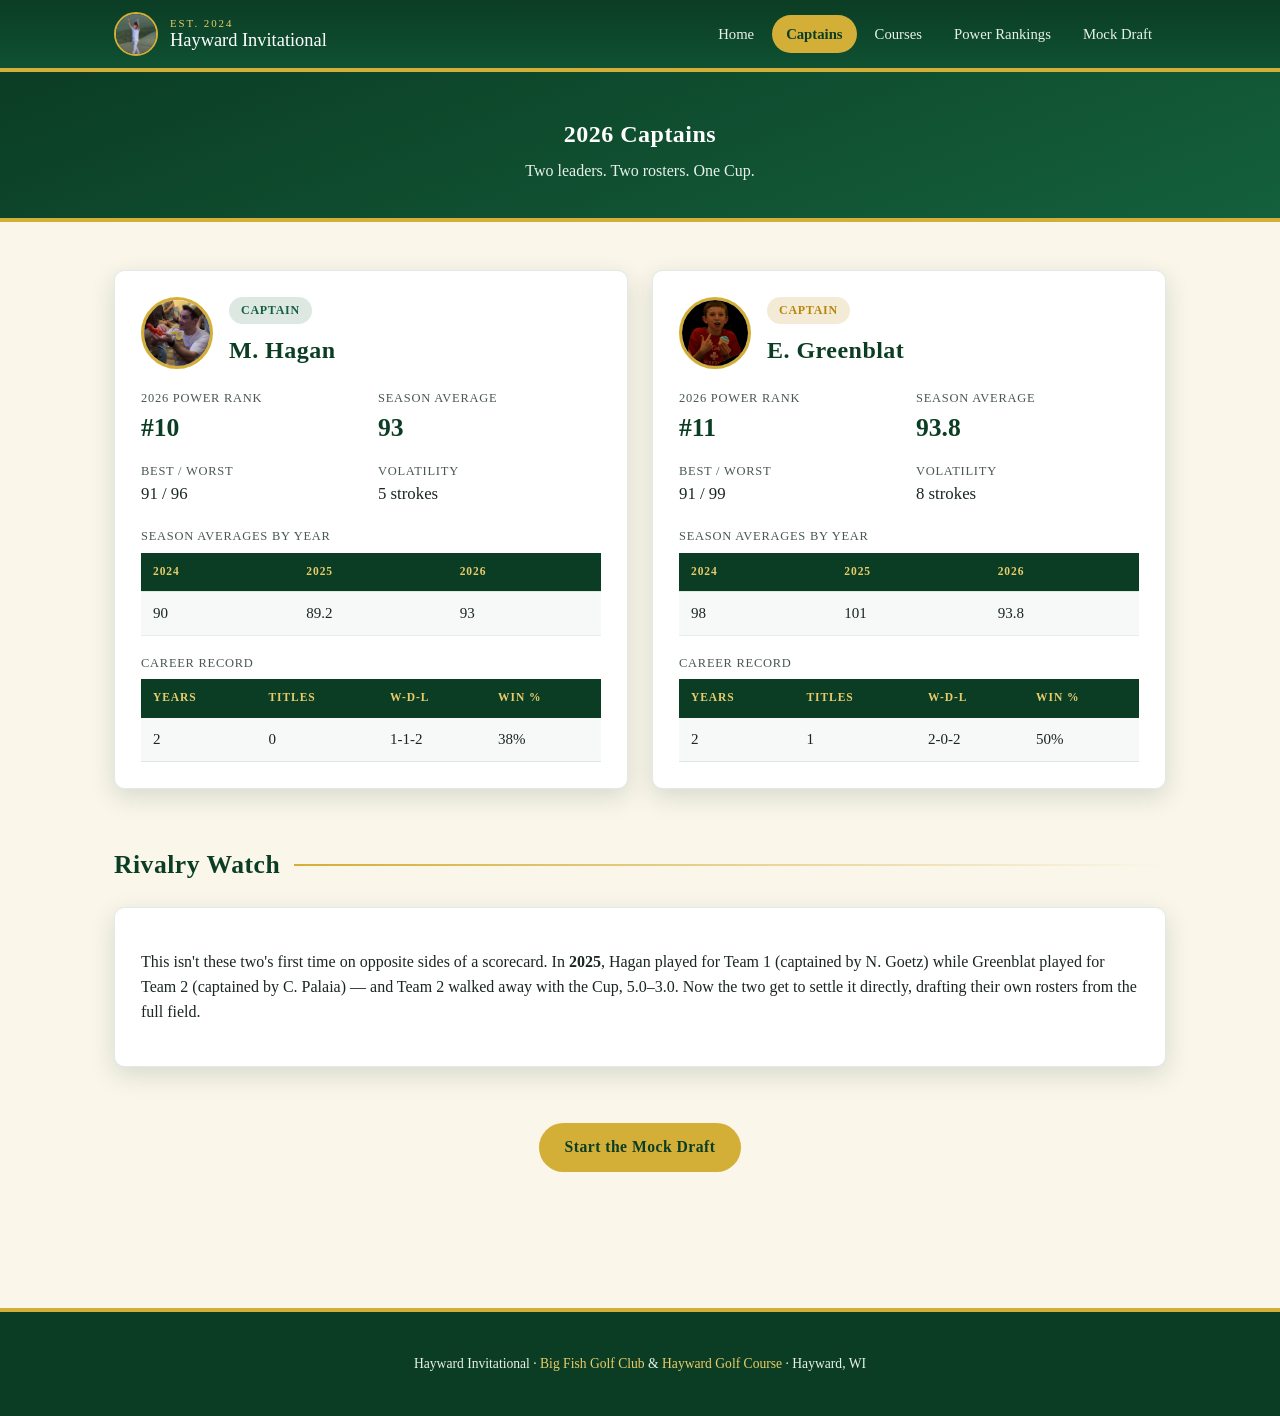
==== captains.html @ cd47e2ed "Initial commit: 3rd Annual Hayward Invitational site Static site with Home, Captains, Courses, Power" ====
<!DOCTYPE html>
<html lang="en">
<head>
<meta charset="UTF-8">
<meta name="viewport" content="width=device-width, initial-scale=1.0">
<title>Captains — Hayward Invitational</title>
<link rel="stylesheet" href="css/style.css">
</head>
<body>

<header class="site-header">
  <div class="container">
    <a class="brand" href="index.html">
      <img src="img/logo.jpg" alt="Hayward Invitational League Logo">
      <span class="brand-text">
        <span class="kicker">Est. 2024</span>
        <span class="title">Hayward Invitational</span>
      </span>
    </a>
    <nav class="main-nav">
      <a href="index.html">Home</a>
      <a href="captains.html" class="active">Captains</a>
      <a href="courses.html">Courses</a>
      <a href="rankings.html">Power Rankings</a>
      <a href="draft.html">Mock Draft</a>
    </nav>
  </div>
</header>

<section class="page-hero">
  <div class="container">
    <h1>2026 Captains</h1>
    <p>Two leaders. Two rosters. One Cup.</p>
  </div>
</section>

<main>
  <div class="container">

    <div class="section">
      <div class="grid-2" id="captain-cards">
        <!-- filled by JS -->
      </div>
    </div>

    <div class="section">
      <div class="section-title"><h2>Rivalry Watch</h2></div>
      <div class="card">
        <p>This isn't these two's first time on opposite sides of a scorecard. In <strong>2025</strong>, Hagan played for Team 1 (captained by N. Goetz) while Greenblat played for Team 2 (captained by C. Palaia) — and Team 2 walked away with the Cup, 5.0&ndash;3.0. Now the two get to settle it directly, drafting their own rosters from the full field.</p>
      </div>
    </div>

    <div class="section text-center">
      <a class="btn" href="draft.html">Start the Mock Draft</a>
    </div>

  </div>
</main>

<footer class="site-footer">
  <div class="container">
    <p>Hayward Invitational &middot; <span class="gold-text">Big Fish Golf Club</span> &amp; <span class="gold-text">Hayward Golf Course</span> &middot; Hayward, WI</p>
  </div>
</footer>

<script src="js/data.js"></script>
<script>
function findPlayer(name) {
  return HI_DATA.players2026.find(p => p.name === name);
}
function findLegacy(formalName) {
  return HI_DATA.legacyRecords.find(r => r.name === formalName);
}

function captainCard(captainKey, formalName, teamClass, teamLabel) {
  const c = HI_DATA.captains[captainKey];
  const p = findPlayer(c.name);
  const legacy = findLegacy(formalName);
  const trend = HI_DATA.historicalAvg[c.name] || {};

  return `
  <div class="card">
    <div style="display:flex; align-items:center; gap:16px;">
      ${c.logo ? `<img src="${c.logo}" alt="${c.full} team photo" style="width:72px; height:72px; border-radius:50%; object-fit:cover; object-position:center top; border:3px solid var(--gold); flex-shrink:0;">` : ""}
      <div>
        <div class="pill ${teamClass}">${teamLabel}</div>
        <h2 style="margin-top:8px; margin-bottom:0;">${c.full}</h2>
      </div>
    </div>

    <div class="grid-2" style="gap:14px; margin:20px 0;">
      <div>
        <div class="muted" style="font-size:0.78rem; text-transform:uppercase; letter-spacing:.06em;">2026 Power Rank</div>
        <div style="font-size:1.6rem; color:var(--masters-green-dark); font-weight:700;">#${p ? p.rank : "—"}</div>
      </div>
      <div>
        <div class="muted" style="font-size:0.78rem; text-transform:uppercase; letter-spacing:.06em;">Season Average</div>
        <div style="font-size:1.6rem; color:var(--masters-green-dark); font-weight:700;">${p && p.avgAll ? p.avgAll : "—"}</div>
      </div>
      <div>
        <div class="muted" style="font-size:0.78rem; text-transform:uppercase; letter-spacing:.06em;">Best / Worst</div>
        <div style="font-size:1.05rem;">${p ? p.low + " / " + p.high : "—"}</div>
      </div>
      <div>
        <div class="muted" style="font-size:0.78rem; text-transform:uppercase; letter-spacing:.06em;">Volatility</div>
        <div style="font-size:1.05rem;">${p && p.volatility != null ? p.volatility + " strokes" : "—"}</div>
      </div>
    </div>

    <div class="muted" style="font-size:0.78rem; text-transform:uppercase; letter-spacing:.06em; margin-bottom:6px;">Season averages by year</div>
    <table style="margin-bottom:18px;">
      <tr><th>2024</th><th>2025</th><th>2026</th></tr>
      <tr>
        <td>${trend.y2024 ?? "—"}</td>
        <td>${trend.y2025 ?? "—"}</td>
        <td>${trend.y2026 ?? "—"}</td>
      </tr>
    </table>

    ${legacy ? `
    <div class="muted" style="font-size:0.78rem; text-transform:uppercase; letter-spacing:.06em; margin-bottom:6px;">Career Record</div>
    <table>
      <tr><th>Years</th><th>Titles</th><th>W-D-L</th><th>Win %</th></tr>
      <tr>
        <td>${legacy.years}</td>
        <td>${legacy.championships}</td>
        <td>${legacy.wins}-${legacy.draws}-${legacy.losses}</td>
        <td>${legacy.winPct}</td>
      </tr>
    </table>` : ""}
  </div>`;
}

document.getElementById("captain-cards").innerHTML =
  captainCard("team1", "Hagan, M.", "team1", "Captain") +
  captainCard("team2", "Greenblat, E.", "team2", "Captain");
</script>

</body>
</html>
---- css/style.css ----
:root {
  --masters-green-dark: #0b3d24;
  --masters-green: #0f5132;
  --masters-green-mid: #14603c;
  --masters-green-light: #2f7d52;
  --fairway: #e9f2ea;
  --gold: #d4af37;
  --gold-light: #e9cc6a;
  --gold-dark: #a5842a;
  --cream: #faf6ea;
  --ink: #1a2620;
  --ink-soft: #48584f;
  --white: #ffffff;
  --team1: #14603c;
  --team2: #b8860b;
  --shadow: 0 8px 24px rgba(11, 61, 36, 0.15);
  --radius: 10px;
}

* { box-sizing: border-box; }

html { scroll-behavior: smooth; }

body {
  margin: 0;
  font-family: "Georgia", "Iowan Old Style", "Palatino Linotype", serif;
  background: var(--cream);
  color: var(--ink);
  line-height: 1.55;
}

h1, h2, h3, h4 {
  font-family: "Trajan Pro", "Copperplate", Georgia, serif;
  letter-spacing: 0.02em;
  color: var(--masters-green-dark);
  margin: 0 0 0.5em;
}

a { color: var(--masters-green); text-decoration: none; }
a:hover { color: var(--gold-dark); }

img { max-width: 100%; display: block; }

.container {
  max-width: 1100px;
  margin: 0 auto;
  padding: 0 24px;
}

/* ---------- Header / Nav ---------- */
.site-header {
  background: linear-gradient(180deg, var(--masters-green-dark), var(--masters-green));
  border-bottom: 4px solid var(--gold);
  position: sticky;
  top: 0;
  z-index: 50;
}

.site-header .container {
  display: flex;
  align-items: center;
  justify-content: space-between;
  padding-top: 12px;
  padding-bottom: 12px;
  flex-wrap: wrap;
  gap: 10px;
}

.brand {
  display: flex;
  align-items: center;
  gap: 12px;
  color: var(--cream);
}

.brand img {
  width: 44px;
  height: 44px;
  border-radius: 50%;
  object-fit: cover;
  border: 2px solid var(--gold);
}

.brand-text {
  display: flex;
  flex-direction: column;
  line-height: 1.15;
}

.brand-text .kicker {
  font-size: 0.68rem;
  text-transform: uppercase;
  letter-spacing: 0.18em;
  color: var(--gold-light);
}

.brand-text .title {
  font-family: "Trajan Pro", "Copperplate", Georgia, serif;
  font-size: 1.15rem;
  color: var(--white);
}

nav.main-nav {
  display: flex;
  gap: 4px;
  flex-wrap: wrap;
}

nav.main-nav a {
  color: var(--fairway);
  font-size: 0.92rem;
  padding: 8px 14px;
  border-radius: 999px;
  transition: background 0.15s, color 0.15s;
  white-space: nowrap;
}

nav.main-nav a:hover {
  background: rgba(212, 175, 55, 0.15);
  color: var(--gold-light);
}

nav.main-nav a.active {
  background: var(--gold);
  color: var(--masters-green-dark);
  font-weight: 700;
}

/* ---------- Hero ---------- */
.hero {
  position: relative;
  background: linear-gradient(160deg, var(--masters-green-dark) 0%, var(--masters-green) 55%, var(--masters-green-mid) 100%);
  color: var(--cream);
  overflow: hidden;
}

.hero::before {
  content: "";
  position: absolute;
  inset: 0;
  background-image:
    repeating-linear-gradient(115deg, rgba(255,255,255,0.035) 0px, rgba(255,255,255,0.035) 2px, transparent 2px, transparent 26px);
  pointer-events: none;
}

.hero .container {
  position: relative;
  padding-top: 56px;
  padding-bottom: 56px;
}

.hero-grid {
  display: grid;
  grid-template-columns: 1.15fr 0.85fr;
  gap: 44px;
  align-items: center;
}

.hero-poster {
  width: 100%;
  max-width: 380px;
  margin: 0 auto;
  display: block;
  border-radius: var(--radius);
  border: 4px solid var(--gold);
  box-shadow: var(--shadow);
}

@media (max-width: 800px) {
  .hero-grid { grid-template-columns: 1fr; gap: 30px; }
  .hero-grid .hero-poster { order: -1; max-width: 280px; }
}

.hero-logo {
  width: 96px;
  height: 96px;
  border-radius: 50%;
  object-fit: cover;
  border: 4px solid var(--gold);
  box-shadow: var(--shadow);
  margin-bottom: 20px;
}

.hero-eyebrow {
  text-transform: uppercase;
  letter-spacing: 0.3em;
  font-size: 0.78rem;
  color: var(--gold-light);
  margin-bottom: 10px;
}

.hero h1 {
  color: var(--white);
  font-size: clamp(2rem, 5vw, 3rem);
  margin-bottom: 12px;
}

.hero p.sub {
  max-width: 560px;
  color: var(--fairway);
  font-size: 1.1rem;
}

@media (max-width: 800px) {
  .hero-eyebrow, .hero h1, .hero p.sub, .hero-logo { text-align: center; margin-left: auto; margin-right: auto; }
  .hero p.sub { text-align: center; }
  .hero-meta { justify-content: center; }
}

.hero-meta {
  display: flex;
  justify-content: flex-start;
  gap: 28px;
  flex-wrap: wrap;
  margin-top: 30px;
}

.hero-meta div {
  text-align: center;
}

.hero-meta .num {
  font-family: "Trajan Pro", "Copperplate", Georgia, serif;
  color: var(--gold);
  font-size: 1.3rem;
}

.hero-meta .lbl {
  text-transform: uppercase;
  letter-spacing: 0.12em;
  font-size: 0.68rem;
  color: var(--fairway);
  opacity: 0.85;
}

/* ---------- Page header (non-home) ---------- */
.page-hero {
  background: linear-gradient(160deg, var(--masters-green-dark), var(--masters-green-mid));
  color: var(--white);
  padding: 44px 0 34px;
  border-bottom: 4px solid var(--gold);
}

.page-hero .container { text-align: center; }

.page-hero h1 { color: var(--white); margin-bottom: 6px; }
.page-hero p { color: var(--fairway); margin: 0; }

/* ---------- Sections ---------- */
main { padding: 48px 0 80px; }

.section { margin-bottom: 56px; }

.section-title {
  display: flex;
  align-items: center;
  gap: 14px;
  margin-bottom: 22px;
}

.section-title h2 { margin: 0; font-size: 1.6rem; }

.section-title::after {
  content: "";
  flex: 1;
  height: 2px;
  background: linear-gradient(90deg, var(--gold), transparent);
}

.freshness-badge {
  display: inline-flex;
  align-items: center;
  gap: 6px;
  padding: 5px 12px;
  border-radius: 999px;
  font-size: 0.75rem;
  font-weight: 700;
  background: rgba(15, 81, 50, 0.08);
  color: var(--masters-green-dark);
  white-space: nowrap;
}
.freshness-badge .dot {
  width: 7px;
  height: 7px;
  border-radius: 50%;
  background: currentColor;
  flex-shrink: 0;
}
.freshness-badge.fresh {
  background: rgba(212, 175, 55, 0.22);
  color: var(--gold-dark);
}

.card {
  background: var(--white);
  border: 1px solid rgba(15, 81, 50, 0.12);
  border-radius: var(--radius);
  box-shadow: var(--shadow);
  padding: 26px;
}

.grid-2 { display: grid; grid-template-columns: 1fr 1fr; gap: 24px; }
.grid-3 { display: grid; grid-template-columns: repeat(3, 1fr); gap: 20px; }

@media (max-width: 760px) {
  .grid-2, .grid-3 { grid-template-columns: 1fr; }
}

/* ---------- Buttons ---------- */
.btn {
  display: inline-block;
  padding: 12px 26px;
  border-radius: 999px;
  background: var(--gold);
  color: var(--masters-green-dark);
  font-weight: 700;
  letter-spacing: 0.03em;
  border: none;
  cursor: pointer;
  font-family: inherit;
  font-size: 0.98rem;
  transition: transform 0.12s, box-shadow 0.12s;
}
.btn:hover { transform: translateY(-1px); box-shadow: 0 6px 16px rgba(212,175,55,0.35); color: var(--masters-green-dark); }
.btn:disabled { opacity: 0.45; cursor: not-allowed; transform: none; box-shadow: none; }

.btn-outline {
  background: transparent;
  border: 2px solid var(--gold);
  color: var(--cream);
}
.btn-outline:hover { background: rgba(212,175,55,0.12); color: var(--gold-light); }

.btn-secondary {
  background: var(--masters-green);
  color: var(--white);
}
.btn-secondary:hover { color: var(--gold-light); }

/* ---------- Tables ---------- */
table { width: 100%; border-collapse: collapse; font-size: 0.94rem; }

th, td {
  padding: 10px 12px;
  text-align: left;
  border-bottom: 1px solid rgba(15,81,50,0.1);
}

th {
  background: var(--masters-green-dark);
  color: var(--gold-light);
  text-transform: uppercase;
  font-size: 0.72rem;
  letter-spacing: 0.08em;
  font-weight: 600;
}

tbody tr:nth-child(even) { background: rgba(15, 81, 50, 0.035); }
tbody tr:hover { background: rgba(212, 175, 55, 0.09); }

.table-wrap {
  overflow-x: auto;
  border-radius: var(--radius);
  box-shadow: var(--shadow);
  border: 1px solid rgba(15,81,50,0.12);
}
.table-wrap table { min-width: 560px; }

td.num, th.num { text-align: right; font-variant-numeric: tabular-nums; }

.rank-badge {
  display: inline-flex;
  align-items: center;
  justify-content: center;
  width: 26px;
  height: 26px;
  border-radius: 50%;
  background: var(--masters-green);
  color: var(--gold-light);
  font-weight: 700;
  font-size: 0.8rem;
}
.rank-badge.gold { background: var(--gold); color: var(--masters-green-dark); }

/* ---------- Footer ---------- */
footer.site-footer {
  background: var(--masters-green-dark);
  color: var(--fairway);
  padding: 28px 0;
  text-align: center;
  font-size: 0.85rem;
  border-top: 4px solid var(--gold);
}
footer.site-footer .gold-text { color: var(--gold-light); }

/* ---------- Course visuals ---------- */
.map-frame {
  position: relative;
  width: 100%;
  padding-top: 66%;
  border-radius: var(--radius);
  overflow: hidden;
  box-shadow: var(--shadow);
  border: 1px solid rgba(15,81,50,0.12);
}
.map-frame iframe, .map-frame img {
  position: absolute;
  inset: 0;
  width: 100%;
  height: 100%;
  object-fit: cover;
  border: 0;
}
.map-frame.map-image { padding-top: 0; position: static; }
.map-frame.map-image img { position: static; height: auto; width: 100%; object-fit: contain; }

.course-gallery {
  display: grid;
  grid-template-columns: repeat(2, 1fr);
  gap: 16px;
}
.course-gallery figure {
  margin: 0;
  border-radius: var(--radius);
  overflow: hidden;
  box-shadow: var(--shadow);
  border: 1px solid rgba(15,81,50,0.12);
}
.course-gallery img {
  width: 100%;
  height: 220px;
  object-fit: cover;
  display: block;
  transition: transform 0.3s;
}
.course-gallery figure:hover img { transform: scale(1.04); }
.course-gallery figcaption {
  padding: 8px 12px;
  font-size: 0.78rem;
  color: var(--ink-soft);
  background: var(--white);
}
@media (max-width: 700px) {
  .course-gallery { grid-template-columns: 1fr; }
}

/* ---------- Rules list ---------- */
.rules-list { padding-left: 20px; }
.rules-list li { margin-bottom: 10px; }

/* ---------- Utility ---------- */
.text-center { text-align: center; }
.muted { color: var(--ink-soft); }
.pill {
  display: inline-block;
  padding: 4px 12px;
  border-radius: 999px;
  font-size: 0.75rem;
  text-transform: uppercase;
  letter-spacing: 0.06em;
  font-weight: 700;
}
.pill.team1 { background: rgba(20, 96, 60, 0.14); color: var(--team1); }
.pill.team2 { background: rgba(184, 134, 11, 0.16); color: var(--team2); }
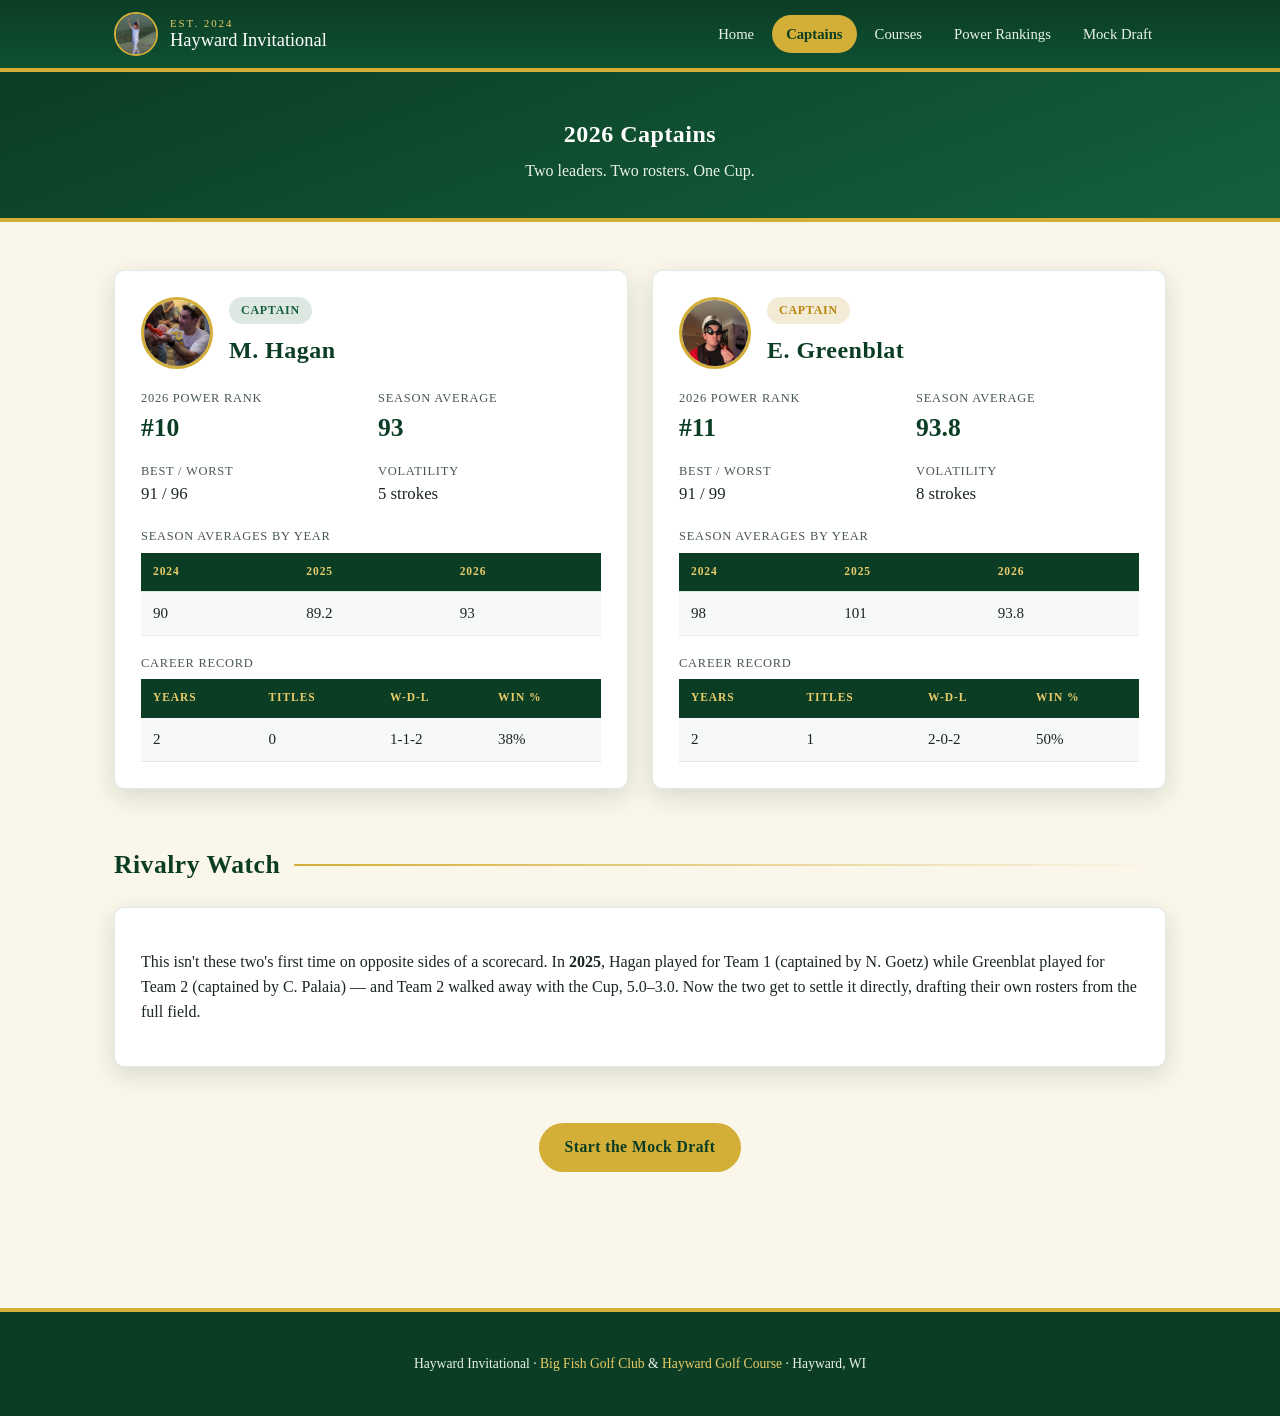
==== commit 1336f373: "Standardize player names; add Vibes/Recent Change columns; fix mobile tables - Rename every player s" ====
--- a/captains.html
+++ b/captains.html
@@ -72,19 +72,19 @@
   return HI_DATA.legacyRecords.find(r => r.name === formalName);
 }
 
-function captainCard(captainKey, formalName, teamClass, teamLabel) {
+function captainCard(captainKey, teamClass, teamLabel) {
   const c = HI_DATA.captains[captainKey];
   const p = findPlayer(c.name);
-  const legacy = findLegacy(formalName);
+  const legacy = findLegacy(c.name);
   const trend = HI_DATA.historicalAvg[c.name] || {};
 
   return `
   <div class="card">
     <div style="display:flex; align-items:center; gap:16px;">
-      ${c.logo ? `<img src="${c.logo}" alt="${c.full} team photo" style="width:72px; height:72px; border-radius:50%; object-fit:cover; object-position:center top; border:3px solid var(--gold); flex-shrink:0;">` : ""}
+      ${c.logo ? `<img src="${c.logo}" alt="${c.name} team photo" style="width:72px; height:72px; border-radius:50%; object-fit:cover; object-position:center top; border:3px solid var(--gold); flex-shrink:0;">` : ""}
       <div>
         <div class="pill ${teamClass}">${teamLabel}</div>
-        <h2 style="margin-top:8px; margin-bottom:0;">${c.full}</h2>
+        <h2 style="margin-top:8px; margin-bottom:0;">${c.name}</h2>
       </div>
     </div>
 
@@ -132,8 +132,8 @@
 }
 
 document.getElementById("captain-cards").innerHTML =
-  captainCard("team1", "Hagan, M.", "team1", "Captain") +
-  captainCard("team2", "Greenblat, E.", "team2", "Captain");
+  captainCard("team1", "team1", "Captain") +
+  captainCard("team2", "team2", "Captain");
 </script>
 
 </body>
--- a/css/style.css
+++ b/css/style.css
@@ -368,6 +368,60 @@
 
 td.num, th.num { text-align: right; font-variant-numeric: tabular-nums; }
 
+/* Pin the first column (usually "Player"/"Hole") while the rest of a wide
+   table scrolls horizontally on mobile, so you never lose track of which
+   row you're looking at. */
+.table-wrap table th:first-child,
+.table-wrap table td:first-child {
+  position: sticky;
+  left: 0;
+  z-index: 2;
+  box-shadow: 2px 0 5px rgba(0,0,0,0.09);
+}
+.table-wrap table th:first-child { background: var(--masters-green-dark); z-index: 3; }
+.table-wrap table td:first-child { background: #fbf8ee; }
+.table-wrap table tbody tr:nth-child(even) td:first-child { background: #f2f0e1; }
+.table-wrap table tbody tr:hover td:first-child { background: #f6ecc9; }
+
+/* The rankings table leads with a narrow Rank column, so the Player name
+   (2nd column) also needs to stay pinned — otherwise scrolling right hides
+   the one thing you're trying to track. */
+#rankings-table th:first-child,
+#rankings-table td:first-child { width: 56px; }
+#rankings-table th:nth-child(2),
+#rankings-table td:nth-child(2) {
+  position: sticky;
+  left: 56px;
+  z-index: 2;
+  box-shadow: 2px 0 5px rgba(0,0,0,0.09);
+}
+#rankings-table th:nth-child(2) { background: var(--masters-green-dark); z-index: 3; }
+#rankings-table td:nth-child(2) { background: #fbf8ee; }
+#rankings-table tbody tr:nth-child(even) td:nth-child(2) { background: #f2f0e1; }
+#rankings-table tbody tr:hover td:nth-child(2) { background: #f6ecc9; }
+
+/* ---------- Sortable table headers ---------- */
+th.sortable { cursor: pointer; user-select: none; white-space: nowrap; }
+th.sortable:hover { color: var(--white); }
+th.sortable .sort-arrow { display: inline-block; width: 0.9em; opacity: 0.5; }
+th.sortable.sorted .sort-arrow { opacity: 1; color: var(--gold); }
+
+/* ---------- Vibes / Recent Change indicators ---------- */
+.vibes-star { color: var(--gold-dark); margin-left: 3px; }
+.change-indicator { font-weight: 700; font-variant-numeric: tabular-nums; }
+.change-indicator.up { color: var(--masters-green); }
+.change-indicator.down { color: var(--gold-dark); }
+.pill-change.new {
+  display: inline-block;
+  padding: 2px 9px;
+  border-radius: 999px;
+  font-size: 0.72rem;
+  font-weight: 700;
+  text-transform: uppercase;
+  background: rgba(15,81,50,0.12);
+  color: var(--masters-green-dark);
+}
+
 .rank-badge {
   display: inline-flex;
   align-items: center;
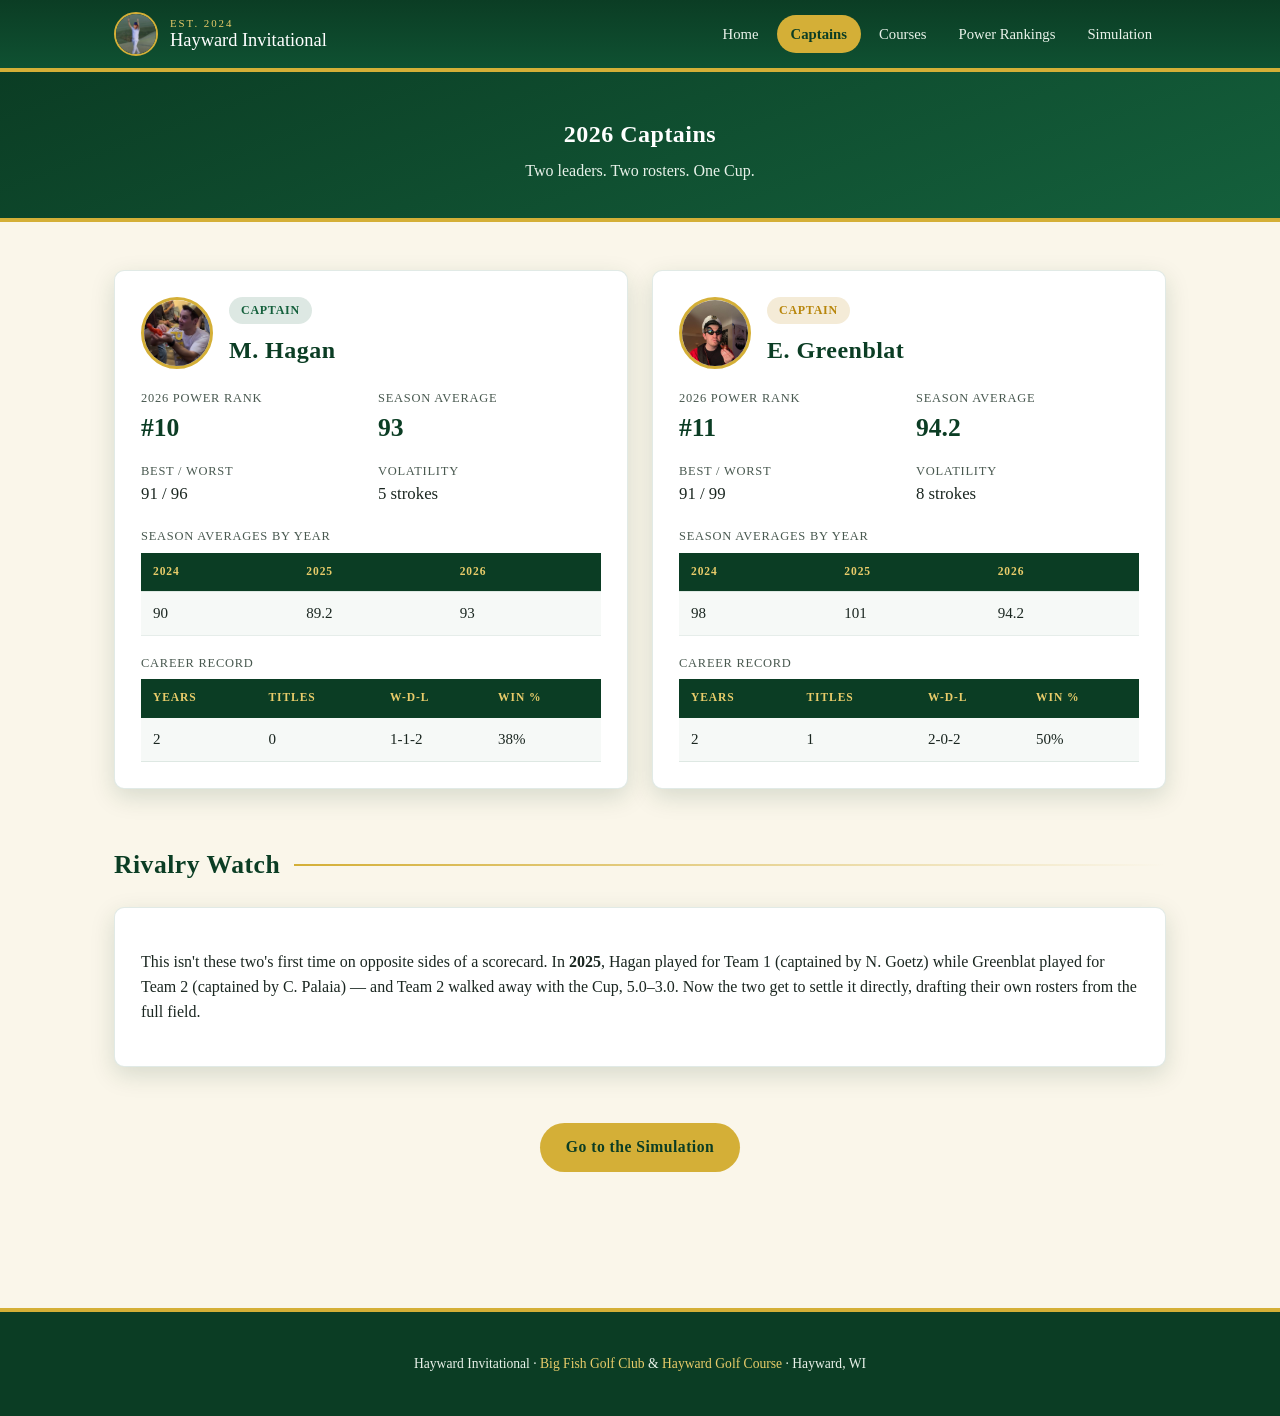
==== commit b9e4f35d: "Finalize 2026 rosters/scores, rename to Simulation, swap day/course order, fix mobile pairing layout" ====
--- a/captains.html
+++ b/captains.html
@@ -22,7 +22,7 @@
       <a href="captains.html" class="active">Captains</a>
       <a href="courses.html">Courses</a>
       <a href="rankings.html">Power Rankings</a>
-      <a href="draft.html">Mock Draft</a>
+      <a href="draft.html">Simulation</a>
     </nav>
   </div>
 </header>
@@ -51,7 +51,7 @@
     </div>
 
     <div class="section text-center">
-      <a class="btn" href="draft.html">Start the Mock Draft</a>
+      <a class="btn" href="draft.html">Go to the Simulation</a>
     </div>
 
   </div>
--- a/css/style.css
+++ b/css/style.css
@@ -13,6 +13,7 @@
   --white: #ffffff;
   --team1: #14603c;
   --team2: #b8860b;
+  --wildcard: #2a6f8e;
   --shadow: 0 8px 24px rgba(11, 61, 36, 0.15);
   --radius: 10px;
 }
@@ -265,30 +266,6 @@
   flex: 1;
   height: 2px;
   background: linear-gradient(90deg, var(--gold), transparent);
-}
-
-.freshness-badge {
-  display: inline-flex;
-  align-items: center;
-  gap: 6px;
-  padding: 5px 12px;
-  border-radius: 999px;
-  font-size: 0.75rem;
-  font-weight: 700;
-  background: rgba(15, 81, 50, 0.08);
-  color: var(--masters-green-dark);
-  white-space: nowrap;
-}
-.freshness-badge .dot {
-  width: 7px;
-  height: 7px;
-  border-radius: 50%;
-  background: currentColor;
-  flex-shrink: 0;
-}
-.freshness-badge.fresh {
-  background: rgba(212, 175, 55, 0.22);
-  color: var(--gold-dark);
 }
 
 .card {
@@ -383,22 +360,26 @@
 .table-wrap table tbody tr:nth-child(even) td:first-child { background: #f2f0e1; }
 .table-wrap table tbody tr:hover td:first-child { background: #f6ecc9; }
 
-/* The rankings table leads with a narrow Rank column, so the Player name
-   (2nd column) also needs to stay pinned — otherwise scrolling right hides
-   the one thing you're trying to track. */
+/* The rankings table's first column (Rank) is just a small badge, so give
+   it a narrow fixed width instead of the generic pin eating extra space —
+   on a ~375px phone, only pinning one narrow column leaves the rest of the
+   row (Recent Change, Player, and all the stat columns) enough room to
+   actually be readable while scrolling. */
 #rankings-table th:first-child,
-#rankings-table td:first-child { width: 56px; }
-#rankings-table th:nth-child(2),
-#rankings-table td:nth-child(2) {
-  position: sticky;
-  left: 56px;
-  z-index: 2;
-  box-shadow: 2px 0 5px rgba(0,0,0,0.09);
-}
-#rankings-table th:nth-child(2) { background: var(--masters-green-dark); z-index: 3; }
-#rankings-table td:nth-child(2) { background: #fbf8ee; }
-#rankings-table tbody tr:nth-child(even) td:nth-child(2) { background: #f2f0e1; }
-#rankings-table tbody tr:hover td:nth-child(2) { background: #f6ecc9; }
+#rankings-table td:first-child { width: 44px; }
+
+/* Smaller, tighter table text on phones so more columns are visible in one
+   screenful without scrolling — a wide table you have to scroll one column
+   at a time to read is hard to absorb at a glance. */
+@media (max-width: 600px) {
+  .table-wrap table { font-size: 0.76rem; min-width: 0; }
+  .table-wrap th, .table-wrap td { padding: 6px 7px; }
+  .table-wrap th { font-size: 0.6rem; letter-spacing: 0.03em; }
+  .rank-badge { width: 20px; height: 20px; font-size: 0.68rem; }
+  #rankings-table th:first-child,
+  #rankings-table td:first-child { width: 32px; }
+  .vibes-star, .pill-change.new { font-size: 0.62rem; }
+}
 
 /* ---------- Sortable table headers ---------- */
 th.sortable { cursor: pointer; user-select: none; white-space: nowrap; }
@@ -408,9 +389,33 @@
 
 /* ---------- Vibes / Recent Change indicators ---------- */
 .vibes-star { color: var(--gold-dark); margin-left: 3px; }
-.change-indicator { font-weight: 700; font-variant-numeric: tabular-nums; }
+.change-indicator {
+  display: inline-flex;
+  align-items: center;
+  gap: 3px;
+  white-space: nowrap;
+  font-weight: 700;
+  font-variant-numeric: tabular-nums;
+}
 .change-indicator.up { color: var(--masters-green); }
-.change-indicator.down { color: var(--gold-dark); }
+.change-indicator.down { color: #b3261e; }
+
+/* ---------- Collapsible table columns ---------- */
+.col-toggle-btn {
+  display: inline-block;
+  margin: 6px 0 10px;
+  padding: 6px 14px;
+  border: 1px solid var(--masters-green);
+  border-radius: 999px;
+  background: transparent;
+  color: var(--masters-green-dark);
+  font-size: 0.82rem;
+  font-weight: 600;
+  cursor: pointer;
+}
+.col-toggle-btn:hover { background: rgba(15,81,50,0.08); }
+table .col-extra { display: none; }
+table.expanded .col-extra { display: table-cell; }
 .pill-change.new {
   display: inline-block;
   padding: 2px 9px;
@@ -434,7 +439,11 @@
   font-weight: 700;
   font-size: 0.8rem;
 }
-.rank-badge.gold { background: var(--gold); color: var(--masters-green-dark); }
+/* Rank tiers: 1-8 top players, 9-12 wildcards, 13-20 bottom players */
+.rank-badge.tier-top { background: var(--gold); color: var(--masters-green-dark); }
+.rank-badge.tier-wild { background: var(--wildcard); color: var(--white); }
+.rank-badge.tier-bottom { background: var(--masters-green); color: var(--gold-light); }
+.rank-badge.unranked { background: transparent; color: var(--ink-soft); border: 1px dashed var(--ink-soft); }
 
 /* ---------- Footer ---------- */
 footer.site-footer {
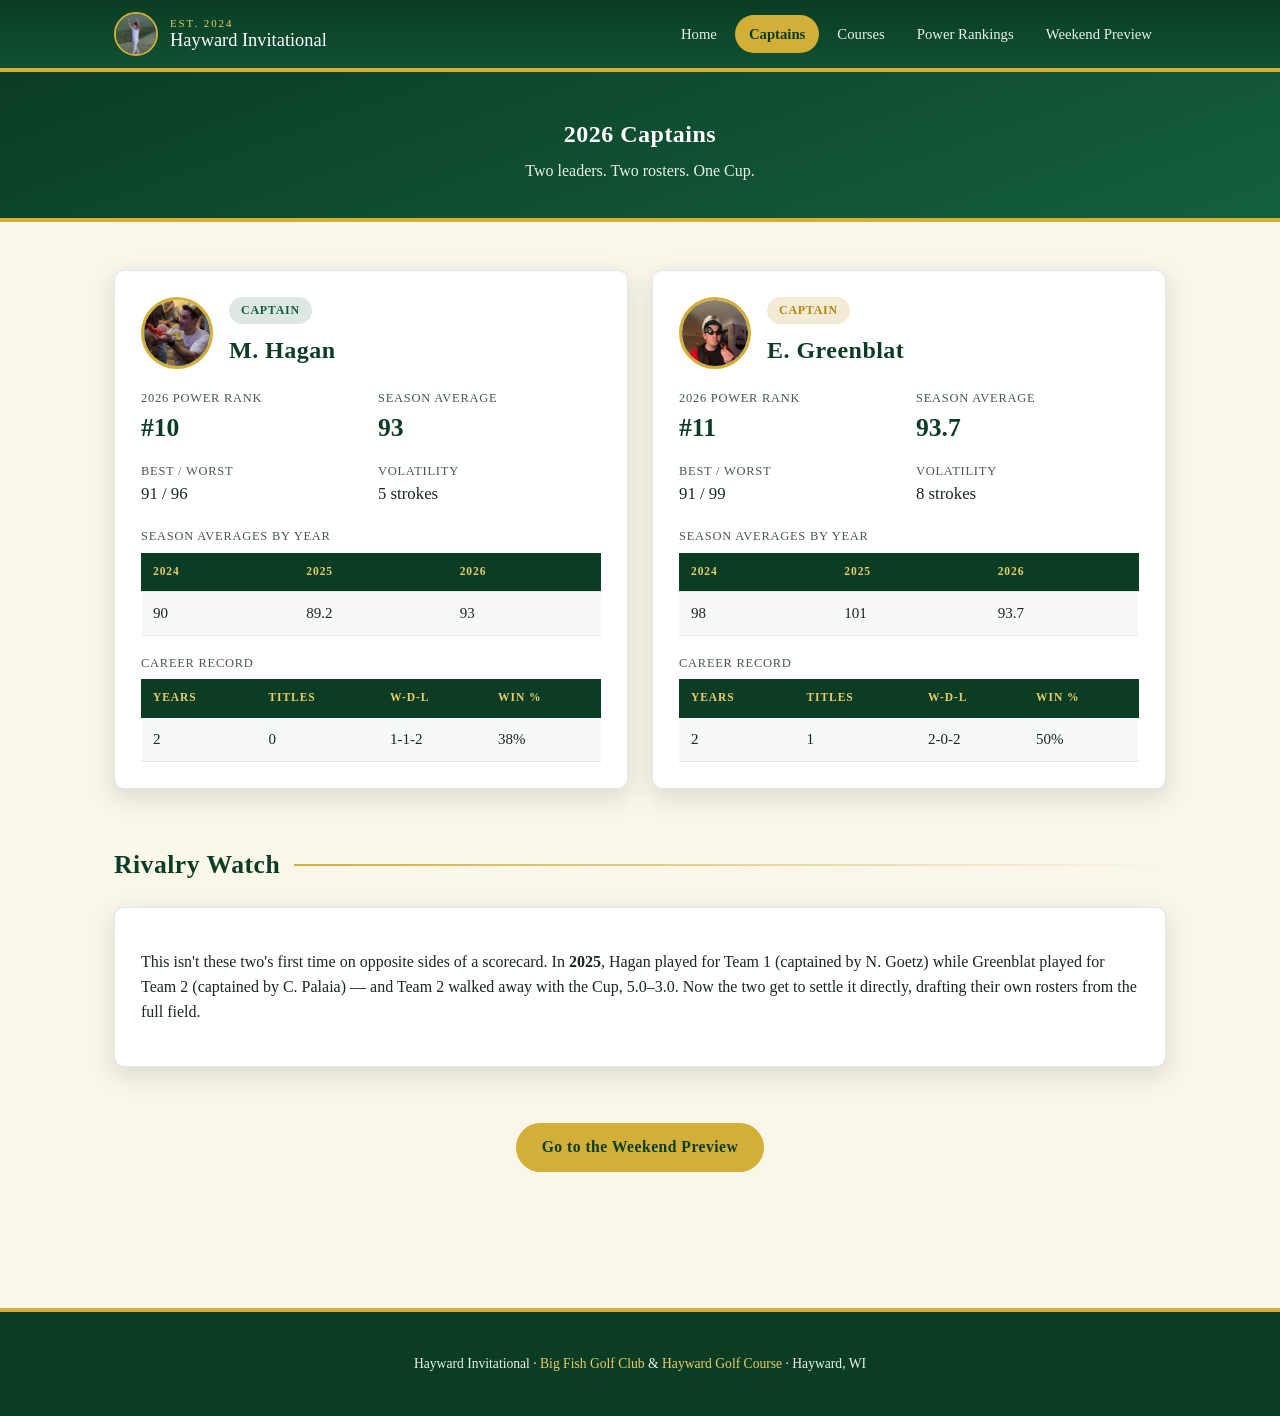
==== commit 803acb90: "Rename Simulation to Weekend Preview; add Vercel gitignore entries Nav label, draft.html's title/h1," ====
--- a/captains.html
+++ b/captains.html
@@ -22,7 +22,7 @@
       <a href="captains.html" class="active">Captains</a>
       <a href="courses.html">Courses</a>
       <a href="rankings.html">Power Rankings</a>
-      <a href="draft.html">Simulation</a>
+      <a href="draft.html">Weekend Preview</a>
     </nav>
   </div>
 </header>
@@ -51,7 +51,7 @@
     </div>
 
     <div class="section text-center">
-      <a class="btn" href="draft.html">Go to the Simulation</a>
+      <a class="btn" href="draft.html">Go to the Weekend Preview</a>
     </div>
 
   </div>
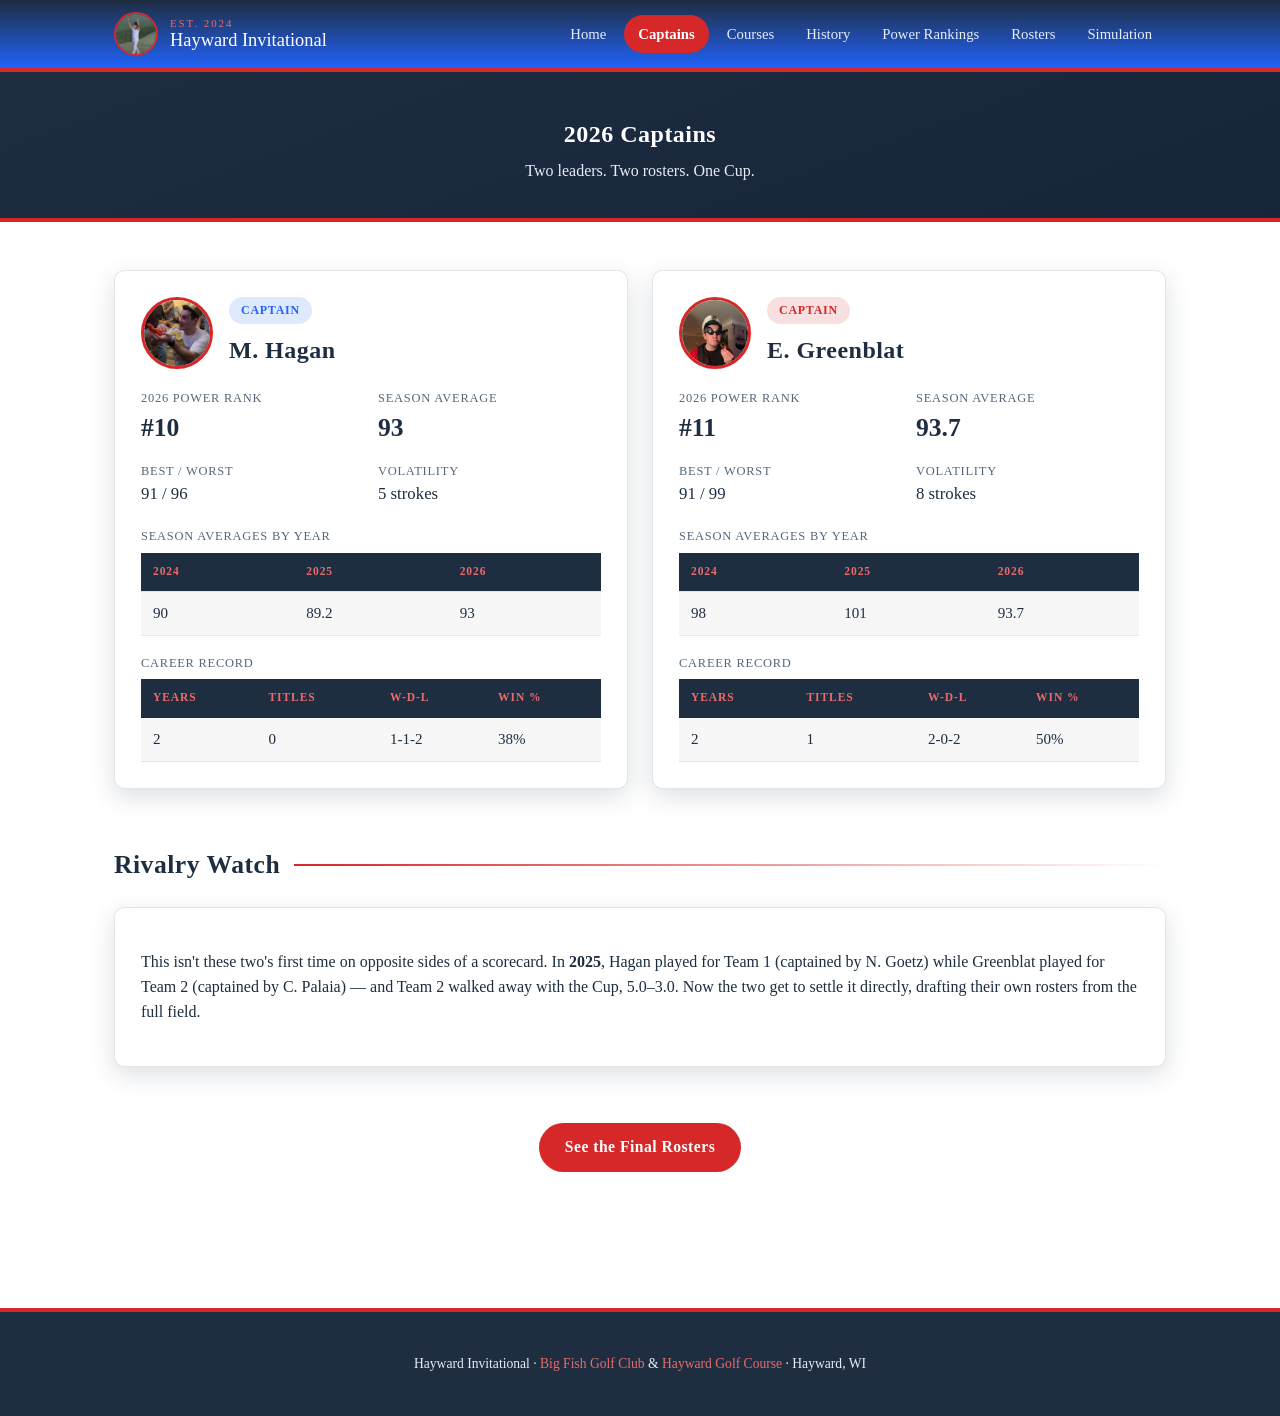
==== commit b850e926: "Split Weekend Preview into History, Rosters, and Simulation pages Move rankings.html's multi-year tr" ====
--- a/captains.html
+++ b/captains.html
@@ -21,8 +21,10 @@
       <a href="index.html">Home</a>
       <a href="captains.html" class="active">Captains</a>
       <a href="courses.html">Courses</a>
+      <a href="history.html">History</a>
       <a href="rankings.html">Power Rankings</a>
-      <a href="draft.html">Weekend Preview</a>
+      <a href="rosters.html">Rosters</a>
+      <a href="simulation.html">Simulation</a>
     </nav>
   </div>
 </header>
@@ -51,7 +53,7 @@
     </div>
 
     <div class="section text-center">
-      <a class="btn" href="draft.html">Go to the Weekend Preview</a>
+      <a class="btn" href="rosters.html">See the Final Rosters</a>
     </div>
 
   </div>
--- a/css/style.css
+++ b/css/style.css
@@ -1,20 +1,25 @@
 :root {
-  --masters-green-dark: #0b3d24;
-  --masters-green: #0f5132;
-  --masters-green-mid: #14603c;
-  --masters-green-light: #2f7d52;
-  --fairway: #e9f2ea;
-  --gold: #d4af37;
-  --gold-light: #e9cc6a;
-  --gold-dark: #a5842a;
-  --cream: #faf6ea;
-  --ink: #1a2620;
-  --ink-soft: #48584f;
+  /* 2026 branding refresh — Deep Navy / Lake Blue / Red / White. Variable
+     names are kept as the old Masters green/gold terms (masters-green-*,
+     gold-*) so every existing var() reference site-wide repoints to the new
+     palette without having to touch each usage; only think of these as
+     "dark", "primary accent", and "pop accent" roles now, not their names. */
+  --masters-green-dark: #1e2d40; /* Deep Navy */
+  --masters-green: #2162f9;      /* Lake Blue */
+  --masters-green-mid: #17253a;  /* Navy-blue gradient midpoint */
+  --masters-green-light: #5c8bfb; /* Lighter Lake Blue tint */
+  --fairway: #e7edf9;            /* Pale blue-white, for light text/tints on dark bg */
+  --gold: #d62828;               /* Red — primary pop accent */
+  --gold-light: #ea6b6b;         /* Lighter red, for text on dark bg */
+  --gold-dark: #a11f1f;          /* Darker red, for hover states */
+  --cream: #ffffff;              /* White */
+  --ink: #1e2d40;                /* Deep Navy body text */
+  --ink-soft: #55677c;           /* Muted navy-gray */
   --white: #ffffff;
-  --team1: #14603c;
-  --team2: #b8860b;
-  --wildcard: #2a6f8e;
-  --shadow: 0 8px 24px rgba(11, 61, 36, 0.15);
+  --team1: #2162f9;   /* Team Hagan — Lake Blue */
+  --team2: #d62828;   /* Team Greenblat — Red */
+  --wildcard: #55677c; /* Neutral slate, distinct from both team colors */
+  --shadow: 0 8px 24px rgba(30, 45, 64, 0.15);
   --radius: 10px;
 }
 
@@ -117,13 +122,13 @@
 }
 
 nav.main-nav a:hover {
-  background: rgba(212, 175, 55, 0.15);
+  background: rgba(214, 40, 40, 0.15);
   color: var(--gold-light);
 }
 
 nav.main-nav a.active {
   background: var(--gold);
-  color: var(--masters-green-dark);
+  color: var(--white);
   font-weight: 700;
 }
 
@@ -270,7 +275,7 @@
 
 .card {
   background: var(--white);
-  border: 1px solid rgba(15, 81, 50, 0.12);
+  border: 1px solid rgba(30, 45, 64, 0.12);
   border-radius: var(--radius);
   box-shadow: var(--shadow);
   padding: 26px;
@@ -289,7 +294,7 @@
   padding: 12px 26px;
   border-radius: 999px;
   background: var(--gold);
-  color: var(--masters-green-dark);
+  color: var(--white);
   font-weight: 700;
   letter-spacing: 0.03em;
   border: none;
@@ -298,7 +303,7 @@
   font-size: 0.98rem;
   transition: transform 0.12s, box-shadow 0.12s;
 }
-.btn:hover { transform: translateY(-1px); box-shadow: 0 6px 16px rgba(212,175,55,0.35); color: var(--masters-green-dark); }
+.btn:hover { transform: translateY(-1px); box-shadow: 0 6px 16px rgba(214,40,40,0.35); color: var(--white); }
 .btn:disabled { opacity: 0.45; cursor: not-allowed; transform: none; box-shadow: none; }
 
 .btn-outline {
@@ -306,7 +311,7 @@
   border: 2px solid var(--gold);
   color: var(--cream);
 }
-.btn-outline:hover { background: rgba(212,175,55,0.12); color: var(--gold-light); }
+.btn-outline:hover { background: rgba(214,40,40,0.12); color: var(--gold-light); }
 
 .btn-secondary {
   background: var(--masters-green);
@@ -320,7 +325,7 @@
 th, td {
   padding: 10px 12px;
   text-align: left;
-  border-bottom: 1px solid rgba(15,81,50,0.1);
+  border-bottom: 1px solid rgba(30,45,64,0.1);
 }
 
 th {
@@ -332,14 +337,14 @@
   font-weight: 600;
 }
 
-tbody tr:nth-child(even) { background: rgba(15, 81, 50, 0.035); }
-tbody tr:hover { background: rgba(212, 175, 55, 0.09); }
+tbody tr:nth-child(even) { background: rgba(30, 45, 64, 0.035); }
+tbody tr:hover { background: rgba(214, 40, 40, 0.09); }
 
 .table-wrap {
   overflow-x: auto;
   border-radius: var(--radius);
   box-shadow: var(--shadow);
-  border: 1px solid rgba(15,81,50,0.12);
+  border: 1px solid rgba(30,45,64,0.12);
 }
 .table-wrap table { min-width: 560px; }
 
@@ -413,7 +418,7 @@
   font-weight: 600;
   cursor: pointer;
 }
-.col-toggle-btn:hover { background: rgba(15,81,50,0.08); }
+.col-toggle-btn:hover { background: rgba(30,45,64,0.08); }
 table .col-extra { display: none; }
 table.expanded .col-extra { display: table-cell; }
 .pill-change.new {
@@ -423,7 +428,7 @@
   font-size: 0.72rem;
   font-weight: 700;
   text-transform: uppercase;
-  background: rgba(15,81,50,0.12);
+  background: rgba(30,45,64,0.12);
   color: var(--masters-green-dark);
 }
 
@@ -440,9 +445,9 @@
   font-size: 0.8rem;
 }
 /* Rank tiers: 1-8 top players, 9-12 wildcards, 13-20 bottom players */
-.rank-badge.tier-top { background: var(--gold); color: var(--masters-green-dark); }
+.rank-badge.tier-top { background: var(--gold); color: var(--white); }
 .rank-badge.tier-wild { background: var(--wildcard); color: var(--white); }
-.rank-badge.tier-bottom { background: var(--masters-green); color: var(--gold-light); }
+.rank-badge.tier-bottom { background: var(--masters-green); color: var(--white); }
 .rank-badge.unranked { background: transparent; color: var(--ink-soft); border: 1px dashed var(--ink-soft); }
 
 /* ---------- Footer ---------- */
@@ -464,7 +469,7 @@
   border-radius: var(--radius);
   overflow: hidden;
   box-shadow: var(--shadow);
-  border: 1px solid rgba(15,81,50,0.12);
+  border: 1px solid rgba(30,45,64,0.12);
 }
 .map-frame iframe, .map-frame img {
   position: absolute;
@@ -487,7 +492,7 @@
   border-radius: var(--radius);
   overflow: hidden;
   box-shadow: var(--shadow);
-  border: 1px solid rgba(15,81,50,0.12);
+  border: 1px solid rgba(30,45,64,0.12);
 }
 .course-gallery img {
   width: 100%;
@@ -510,6 +515,9 @@
 /* ---------- Rules list ---------- */
 .rules-list { padding-left: 20px; }
 .rules-list li { margin-bottom: 10px; }
+
+/* ---------- Logo story (home page) ---------- */
+.logo-story-list { display: flex; flex-direction: column; gap: 16px; margin-top: 16px; }
 
 /* ---------- Utility ---------- */
 .text-center { text-align: center; }
@@ -523,5 +531,5 @@
   letter-spacing: 0.06em;
   font-weight: 700;
 }
-.pill.team1 { background: rgba(20, 96, 60, 0.14); color: var(--team1); }
-.pill.team2 { background: rgba(184, 134, 11, 0.16); color: var(--team2); }
+.pill.team1 { background: rgba(33, 98, 249, 0.14); color: var(--team1); }
+.pill.team2 { background: rgba(214, 40, 40, 0.14); color: var(--team2); }
